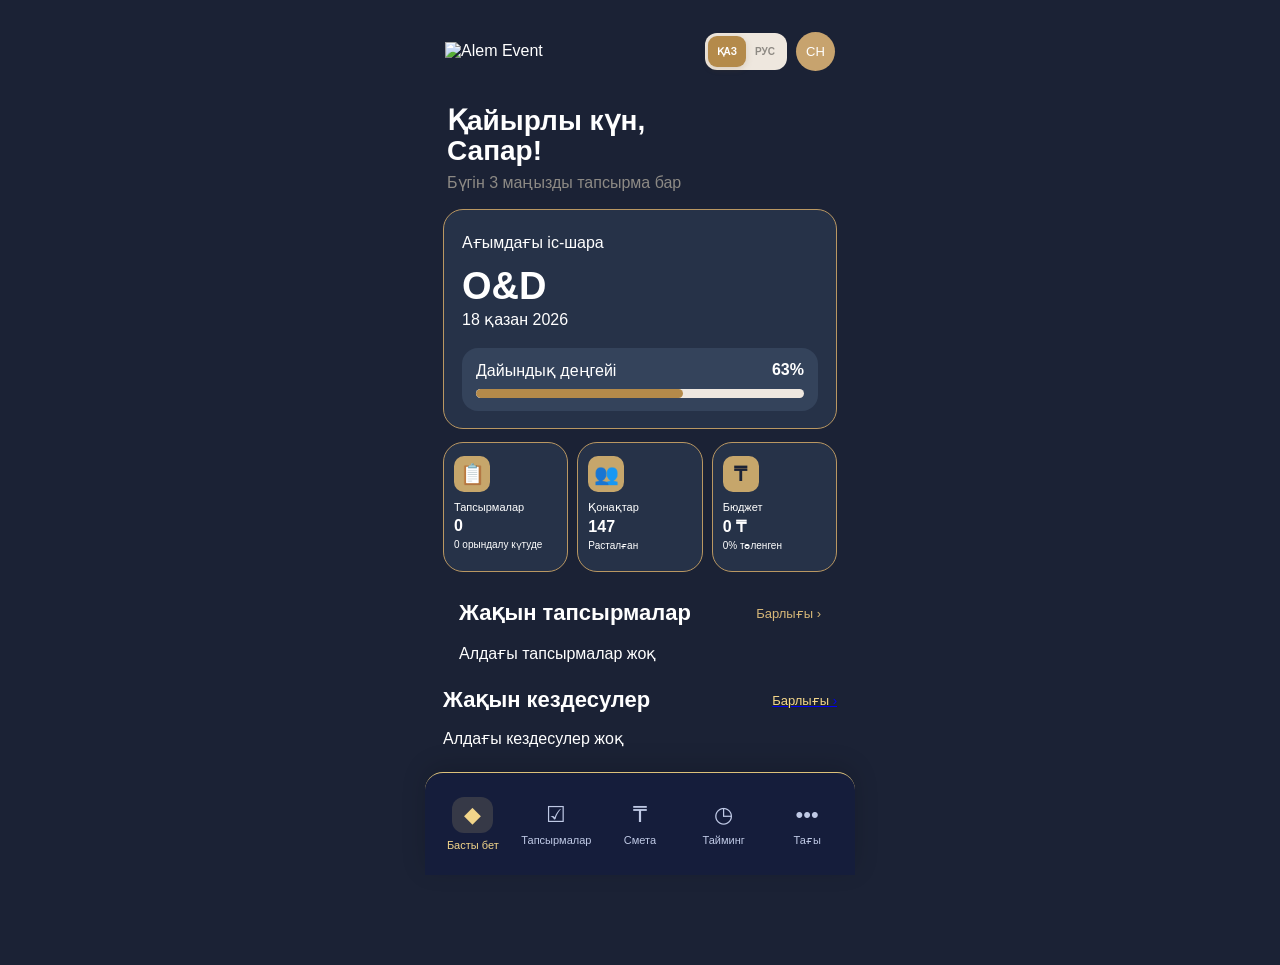
==== index.html @ 48960a22 "Add files via upload" ====
<!DOCTYPE html>
<html lang="kk">
<head>
    <meta charset="UTF-8">
    <meta name="viewport" content="width=device-width, initial-scale=1.0">
    <title>Alem Event</title>
    <link rel="stylesheet" href="style.css">
</head>

<body>

<div class="app">

    <header class="topbar">
     <div class="logo">
   <img src="images/logo.png" alt="Alem Event" class="brand-logo">
</div>
        <div class="top-actions">

            <div class="language-switch">
                <button class="language-btn" data-lang="kk">ҚАЗ</button>
                <button class="language-btn" data-lang="ru">РУС</button>
            </div>

            <div class="avatar">СН</div>
        </div>
    </header>

    <main>

        <section class="welcome">
            <h1>
                <span data-i18n="greeting">Қайырлы күн,</span><br>
                <span data-i18n="name">Сапар!</span>
            </h1>

            <p data-i18n="importantTasks">
                Бүгін 3 маңызды тапсырма бар
            </p>
        </section>

        <section class="event-card">
            <div class="event-info">
                <span data-i18n="currentEvent">
                    Ағымдағы іс-шара
                </span>

                <h2>O&D</h2>
                <p>18 қазан 2026</p>
            </div>

            <div class="progress-box">
                <div class="progress-title">
                    <span data-i18n="preparation">
                        Дайындық деңгейі
                    </span>
                    <strong>63%</strong>
                </div>

                <div class="progress">
                    <div class="progress-fill"></div>
                </div>
            </div>
        </section>

        <section class="stats">

            <div class="stat-card">
               <div class="stat-icon">📋</div>
                <span data-i18n="tasks">Тапсырмалар</span>
                <strong id="homeTaskCount">0</strong>
               <small id="homeTaskWaiting" data-i18n="waiting">
  0 орындалу күтуде
</small>
            </div>

            <div class="stat-card">
                <div class="stat-icon">👥</div>
                <span data-i18n="guests">Қонақтар</span>
                <strong>147</strong>
                <small data-i18n="confirmed">
                    Расталған
                </small>
            </div>

            <div class="stat-card">
                <div class="stat-icon">₸</div>
                <span data-i18n="budget">Бюджет</span>
                <strong id="homeBudget">0 ₸</strong>
               <small id="homePaid">0% төленген</small>
            </div>

        </section>

        <section class="tasks">

            <div class="section-title">
                <h2 data-i18n="upcomingTasks">
                    Жақын тапсырмалар
                </h2>

                <span>
                    <span data-i18n="all">Барлығы</span> ›
                </span>
            </div>

        <div class="task-list" id="homeUpcomingTasks"></div>
        </section>

        <section class="meetings">

            <div class="section-title">
                <h2 data-i18n="upcomingMeetings">
                    Жақын кездесулер
                </h2>

                <span>
                    <a href="meetings.html" class="all-link">
  <span data-i18n="all">Барлығы</span> ›
</a>
                </span>
            </div>

           <div id="homeUpcomingMeetings"></div>
        </section>

    </main>

   <nav class="bottom-nav">
  <button class="active" data-page="home">
    <span>◆</span>
    <label data-i18n="home">Басты бет</label>
  </button>

  <button type="button" onclick="window.location.href='tasks.html'">
  <span>☑</span>
  <label data-i18n="tasks">Тапсырмалар</label>
</button>

  <button data-page="estimate">
    <span>₸</span>
    <label data-i18n="estimate">Смета</label>
  </button>

  <button data-page="timing">
    <span>◷</span>
    <label data-i18n="timing">Тайминг</label>
  </button>

  <button data-page="more">
    <span>•••</span>
    <label data-i18n="more">Тағы</label>
  </button>
</nav>


</div>

<script src="script.js"></script>

</body>
</html>
---- style.css ----
* {
    box-sizing: border-box;
    margin: 0;
    padding: 0;
}

body {
    font-family: Arial, sans-serif;
    background: #eeeae4;
    color: #171717;
}

.app {
    width: 100%;
    max-width: 430px;
    min-height: 100vh;
    margin: 0 auto;
   background: #1B2235;
    padding-bottom: 90px;
}

.topbar {
    height: 92px;
    padding: 22px 20px 12px;
    display: flex;
    align-items: center;
    justify-content: space-between;
}

.logo {
    display: flex;
    align-items: center;
    gap: 8px;
}

.logo-mark {
    font-size: 38px;
    color: #b48a4a;
}

.logo-text {
    display: flex;
    flex-direction: column;
    font-size: 19px;
    line-height: 17px;
}

.top-actions {
    display: flex;
    align-items: center;
    gap: 9px;
}

.top-actions button,
.avatar {
    width: 39px;
    height: 39px;
    border-radius: 50%;
}

.top-actions button {
    border: 1px solid #eee9e2;
    background: white;
}

.avatar {
    background: #c7a36e;
    color: white;
    display: grid;
    place-items: center;
    font-size: 13px;
}

main {
    padding: 0 18px;
}

.welcome {
    padding: 14px 4px 17px;
}

.welcome h1 {
    font-size: 28px;
    line-height: 1.08;
}

.welcome p {
    color: #8d8a85;
    margin-top: 7px;
}

.event-card {
    min-height: 220px;
    border-radius: 20px;
    padding: 23px 18px 17px;
    background: #263248;
border: 1px solid #B99762;
color: #FFFFFF;
    display: flex;
    flex-direction: column;
    justify-content: space-between;
}

.event-info h2 {
    font-size: 38px;
    margin: 13px 0 2px;
    color: #FFFFFF;
}

.progress-box {
    padding: 13px 14px;
    border-radius: 16px;
    background: #34435B;
}

.progress-title {
    display: flex;
    justify-content: space-between;
    margin-bottom: 9px;
}

.progress {
    height: 9px;
    border-radius: 20px;
    background: #eee7df;
    overflow: hidden;
}

.progress-fill {
    width: 63%;
    height: 100%;
    background: #b48a4a;
    border-radius: 20px;
}

.stats {
    display: grid;
    grid-template-columns: repeat(3, 1fr);
    gap: 9px;
    margin-top: 13px;
}

.stat-card {
    min-height: 130px;
    background: white;
    border-radius: 17px;
    padding: 13px 10px;
}

.stat-icon {
    width: 31px;
    height: 31px;
    border-radius: 10px;
    background: #eee3d3;
    color: #b48a4a;
    display: grid;
    place-items: center;
    margin-bottom: 9px;
}

.stat-card span,
.stat-card strong,
.stat-card small {
    display: block;
}

.stat-card span {
    font-size: 11px;
    color: #716e69;
}

.stat-card strong {
    margin-top: 4px;
}

.stat-card small {
    margin-top: 4px;
    color: #8d8a85;
    font-size: 10px;
}
/* Тіл ауыстырғыш */

.language-switch {
    display: flex;
    align-items: center;
    padding: 3px;
    background: #eee7de;
    border-radius: 12px;
}

.language-switch .language-btn {
    width: auto;
    height: 31px;
    padding: 0 9px;
    border: none;
    border-radius: 9px;
    background: transparent;
    color: #8d8983;
    font-size: 10px;
    font-weight: 700;
    cursor: pointer;
}

.language-switch .language-btn.active {
    background: #b48a4a;
    color: white;
    box-shadow: 0 2px 7px rgba(128, 91, 40, 0.18);
}
/* Alem Event негізгі логотипі */
.logo {
    display: flex;
    align-items: center;
}

.brand-logo {
    display: block;
    width: 145px;
    height: auto;
    object-fit: contain;
}
/* ========================================
   ALEM EVENT — LOGIN
======================================== */

.login-page {
    margin: 0;
    min-height: 100vh;
    display: flex;
    justify-content: center;
    align-items: center;
    padding: 30px 15px;
    box-sizing: border-box;
    font-family: Arial, Helvetica, sans-serif;

    
background: #1C2233;

}

.login-card {
    width: 100%;
    max-width: 520px;
    min-height: 720px;
    box-sizing: border-box;

    padding: 48px 52px 32px;

    background: rgba(255, 252, 247, 0.72);
    border: 1px solid rgba(255, 255, 255, 0.9);
    border-radius: 30px;

    box-shadow:
        0 25px 70px rgba(94, 69, 38, 0.12),
        inset 0 1px 0 rgba(255, 255, 255, 0.9);

    backdrop-filter: blur(20px);
}

.login-top {
    display: flex;
    align-items: center;
    justify-content: space-between;
    gap: 25px;
}

.login-logo {
    width: 180px;
    height: 100px;
    object-fit: contain;
    object-position: left center;
}

.login-language {
    display: flex;
    padding: 4px;
    border-radius: 16px;
    background: rgba(255, 255, 255, .65);
    box-shadow: 0 4px 18px rgba(80, 60, 35, .08);
}

.login-lang {
    border: 0;
    background: transparent;
    color: #77716c;
    padding: 12px 16px;
    border-radius: 13px;
    font-size: 13px;
    font-weight: 700;
    cursor: pointer;
}

.login-lang.active {
    color: #fff;
    background: linear-gradient(135deg, #a8793e, #d0aa70);
    box-shadow: 0 5px 15px rgba(163, 117, 58, .25);
}

.login-content {
    margin-top: 65px;
}

.login-content h1 {
    margin: 0;
    color: #171717;
    font-size: 48px;
    line-height: 1.03;
    letter-spacing: -1.5px;
}

.login-subtitle {
    margin: 22px 0 40px;
    color: #9a9491;
    font-size: 17px;
    line-height: 1.5;
}

.login-form {
    display: flex;
    flex-direction: column;
    gap: 18px;
}

.login-input {
    height: 68px;
    display: flex;
    align-items: center;
    gap: 15px;
    padding: 0 20px;
    box-sizing: border-box;

    background: rgba(255, 255, 255, .55);
    border: 1px solid rgba(165, 150, 135, .35);
    border-radius: 18px;

    transition: .2s ease;
}

.login-input:focus-within {
    border-color: #b98a4b;
    box-shadow: 0 0 0 4px rgba(185, 138, 75, .10);
    background: rgba(255, 255, 255, .85);
}

.login-input > span {
    color: #9f9996;
    font-size: 23px;
}

.login-input input {
    width: 100%;
    border: 0;
    outline: 0;
    background: transparent;

    color: #292725;
    font-size: 16px;
}

.login-input input::placeholder {
    color: #aaa4a1;
}

.login-options {
    display: flex;
    justify-content: space-between;
    align-items: center;
    gap: 15px;
    margin: 5px 3px 15px;

    color: #716a63;
    font-size: 13px;
}

.login-options label {
    display: flex;
    align-items: center;
    gap: 7px;
    cursor: pointer;
}

.login-options input {
    accent-color: #ae8044;
}

.login-options a {
    color: #a2743b;
    text-decoration: underline;
}

.login-submit {
    width: 100%;
    height: 68px;
    border: 0;
    border-radius: 22px;

    color: white;
    font-size: 19px;
    font-weight: 700;

    background: linear-gradient(100deg, #9d6d32, #d0a76c);

    box-shadow: 0 14px 30px rgba(151, 104, 47, .25);
    cursor: pointer;

    transition: transform .2s ease, box-shadow .2s ease;
}

.login-submit span {
    margin-left: 12px;
    font-size: 25px;
}

.login-submit:hover {
    transform: translateY(-2px);
    box-shadow: 0 18px 35px rgba(151, 104, 47, .30);
}

.login-footer {
    margin: 75px 0 0;
    text-align: center;
    color: #96918d;
    font-size: 12px;
}

/* Телефон */
@media (max-width: 600px) {

    .login-page {
        padding: 0;
        align-items: stretch;
    }

    .login-card {
        min-height: 100vh;
        border-radius: 0;
        padding: 30px 24px;
    }

    .login-logo {
        width: 145px;
        height: 80px;
    }

    .login-content {
        margin-top: 45px;
    }

    .login-content h1 {
        font-size: 39px;
    }

    .login-options {
        align-items: flex-start;
        flex-direction: column;
    }

    .login-footer {
        margin-top: 55px;
    }
}
/* LOGIN — мәтіндер мен форманы анық көрсету */

.login-subtitle {
    color: #77716d;
    opacity: 1;
}

.login-input {
    background: rgba(255, 255, 255, 0.55);
    border: 1px solid rgba(150, 130, 110, 0.35);
    opacity: 1;
}

.login-input input {
    color: #292725;
    opacity: 1;
}

.login-input input::placeholder {
    color: #8f8985;
    opacity: 1;
}

.login-input svg,
.login-input span {
    color: #8f8985;
    opacity: 1;
}

.login-options,
.login-options label {
    color: #625d58;
    opacity: 1;
}

.login-options a {
    color: #9a7138;
    opacity: 1;
}

.login-button {
    background: linear-gradient(90deg, #a87835, #cba362);
    color: white;
    opacity: 1;
    box-shadow: 0 12px 30px rgba(164, 119, 54, 0.22);
}

.login-footer {
    color: #77716d;
    opacity: 1;
}
/* LOGIN CONTRAST FIX */

.login-page .login-input {
    background: rgba(255, 255, 255, 0.72) !important;
    border: 1px solid #d8cfc4 !important;
}

.login-page .login-input input {
    color: #292725 !important;
    opacity: 1 !important;
}

.login-page .login-input input::placeholder {
    color: #817a75 !important;
    opacity: 1 !important;
}

.login-page .login-input svg,
.login-page .login-input i,
.login-page .login-input span {
    color: #8a817b !important;
    opacity: 1 !important;
    stroke: #8a817b !important;
}

.login-page .login-options,
.login-page .login-options label {
    color: #5f5954 !important;
    opacity: 1 !important;
}

.login-page .login-options a {
    color: #9b7137 !important;
    opacity: 1 !important;
}

.login-page .login-button {
    background: linear-gradient(90deg, #a87938 0%, #caa25f 100%) !important;
    color: #ffffff !important;
    opacity: 1 !important;
}

.login-page .login-button * {
    color: #ffffff !important;
    opacity: 1 !important;
}

/* ALEM EVENT — DARK THEME */

.app {
  color: #ffffff;
}

.app h1,
.app h2,
.app h3 {
  color: #ffffff;
}

.app > p {
  color: #d6d9e3;
}

/* Карточкалардың мәтінін анық көрсету */

.app .event-card,
.app .stat-card {
  color: #292725;
}

.app .event-card h1,
.app .event-card h2,
.app .event-card h3,
.app .stat-card h1,
.app .stat-card h2,
.app .stat-card h3 {
  color: #292725;
}

/* ALEM EVENT — NAVY & GOLD */

body {
  background: #1B2235;
  color: #FFFFFF;
}

.app {
  background: linear-gradient(
    160deg,
    #192133 0%,
    #243453 100%
  );
  color: #FFFFFF;
}

.app h1,
.app h2,
.app h3 {
  color: #FFFFFF;
}

.app .topbar {
  color: #FFFFFF;
}

.app .card,
.app .stat-card {
  background: #263650;
  color: #FFFFFF;
  border: 1px solid rgba(198, 164, 108, 0.35);
  border-radius: 20px;
}

.app .card p,
.app .stat-card p {
  color: #D5DBE5;
}

/* LOGIN */
.login-page {
  background: #1B2235;
}

.login-page .login-card {
  background: #243047;
  border: 1px solid rgba(198, 164, 108, 0.35);
}

.login-page h1 {
  color: #FFFFFF;
}

.login-page .login-subtitle {
  color: #D5DBE5;
}

.login-page .login-footer {
  color: #B9C1CF;
}

.login-page .login-button,
.login-page .login-submit {
  background: linear-gradient(
    90deg,
    #A87938,
    #CBA362
  );
  color: #FFFFFF;
}

/* ALEM EVENT — DARK NAVY */

body {
  background: #1B2235;
}

.app {
  background: #1B2235 !important;
  color: #FFFFFF;
}

.app .card,
.app .stat-card {
  background: #263248 !important;
  color: #FFFFFF !important;
  border: 1px solid #B99762;
}

.app .card *,
.app .stat-card * {
  color: #FFFFFF;
}

/* O&D карточкасындағы мәтіндер */

.app .event-card,
.app .event-card .event-info,
.app .event-card .event-info h2,
.app .event-card .event-info p {
  color: #FFFFFF !important;
}

.app .event-card .progress-box {
  background: #34435B !important;
  color: #FFFFFF !important;
}

.app .event-card .progress-box * {
  color: #FFFFFF !important;
}
/* ALEM EVENT — негізгі фон */
body {
    background: #1B2235;
}

.app {
    background: #1B2235;
}
/* ALEM EVENT — алтын түсті белгішелер */

.app .stat-icon {
    width: 36px;
    height: 36px;
    display: flex;
    align-items: center;
    justify-content: center;
    background: #C6A66B;
    color: #1B2235;
    border-radius: 10px;
    font-size: 20px;
    font-weight: bold;
}
/* ALEM EVENT — Жақын тапсырмалар */

.app .tasks {
    margin-top: 28px;
    padding: 0 16px;
}

.app .section-title {
    display: flex;
    justify-content: space-between;
    align-items: center;
    gap: 12px;
    margin-bottom: 18px;
    color: #FFFFFF;
}

.app .section-title h2 {
    font-size: 22px;
    font-weight: 700;
    color: #FFFFFF;
}

.app .section-title > span {
    color: #D6B778;
    font-size: 13px;
}

.app .task-list {
    display: flex;
    flex-direction: column;
    gap: 12px;
}

.app .task {
    display: flex;
    align-items: center;
    gap: 14px;
    padding: 18px 14px;
    background: #26334D;
    border: 1px solid #C6A66B;
    border-radius: 16px;
    color: #FFFFFF;
}

.app .task > div:nth-child(2) {
    flex: 1;
    min-width: 0;
}

.app .task strong {
    display: block;
    color: #FFFFFF;
    font-size: 15px;
    line-height: 1.4;
}

.app .task p {
    margin-top: 6px;
    color: #C5CBD7;
    font-size: 13px;
}

.app .check {
    width: 24px;
    height: 24px;
    flex-shrink: 0;
    border: 2px solid #C6A66B;
    border-radius: 8px;
    color: #D6B778;
    display: flex;
    align-items: center;
    justify-content: center;
}

.app .person {
    color: #D6B778;
    font-weight: 600;
}

/* ALEM EVENT — ЖАҚЫН КЕЗДЕСУЛЕР */

.app .meetings {
  margin-top: 24px;
}

.app .meetings .section-title {
  display: flex;
  justify-content: space-between;
  align-items: center;
  margin-bottom: 16px;
  gap: 12px;
}

.app .meetings .section-title h2 {
  color: #FFFFFF;
  font-size: 22px;
  font-weight: 700;
}

.app .meetings .section-title span {
  color: #F5D78A;
}

.app .meeting-card {
  display: flex;
  align-items: center;
  gap: 16px;
  padding: 20px;
  border: 1.5px solid #E8CD8B;
  border-radius: 20px;
  background: rgba(255,255,255,0.07);
  color: #FFFFFF;
}

.app .meeting-card .calendar-icon {
  width: 48px;
  height: 48px;
  flex-shrink: 0;
  display: flex;
  align-items: center;
  justify-content: center;
  background: #E8CD8B;
  color: #1B2235;
  border-radius: 13px;
  font-size: 24px;
}

.app .meeting-card strong {
  display: block;
  color: #FFFFFF;
  font-size: 16px;
  margin-bottom: 7px;
}

.app .meeting-card p {
  color: #E8CD8B;
  font-size: 14px;
}

/* ALEM EVENT — ТӨМЕНГІ МӘЗІР */

.app .bottom-nav {
  position: sticky;
  bottom: 0;
  z-index: 100;
  width: 100%;
  max-width: 430px;
  margin: 24px auto 0;
  padding: 14px 8px;
  display: flex;
  justify-content: space-around;
  align-items: center;
  gap: 4px;
  background: #151D3B;
  border-top: 1px solid #DCC17A;
  border-radius: 18px 18px 0 0;
  box-shadow: 0 -6px 24px rgba(0,0,0,0.15);
}

.app .bottom-nav button {
  flex: 1;
  min-width: 0;
  border: none;
  background: transparent;
  color: #BFC9E5;
  padding: 10px 2px;
  display: flex;
  flex-direction: column;
  align-items: center;
  gap: 6px;
  cursor: pointer;
  font-size: 11px;
}

.app .bottom-nav button span {
  font-size: 22px;
}

.app .bottom-nav button label {
  font-size: 11px;
  cursor: pointer;
}

.app .bottom-nav button.active {
  color: #F2D58A;
}

.app .bottom-nav button.active span {
  background: rgba(242,213,138,0.15);
  border-radius: 12px;
  padding: 5px 12px;
}

/* Тапсырмалар бетінің төменгі мәзірі */
body:has(.tasks-page) .bottom-nav {
  display: flex;
  justify-content: space-around;
  align-items: center;
  gap: 8px;
  max-width: 600px;
  width: calc(100% - 32px);
  margin: 30px auto;
  padding: 18px 10px;
  background: #233eaa;
  border: 1px solid #e8c77a;
  border-radius: 24px;
}

body:has(.tasks-page) .bottom-nav button {
  flex: 1;
  min-width: 0;
  background: transparent;
  border: none;
  color: white;
  cursor: pointer;
  display: flex;
  flex-direction: column;
  align-items: center;
  gap: 7px;
  font-size: 12px;
}

body:has(.tasks-page) .bottom-nav button span {
  font-size: 24px;
}

body:has(.tasks-page) .bottom-nav button.active {
  color: #f3d48b;
}
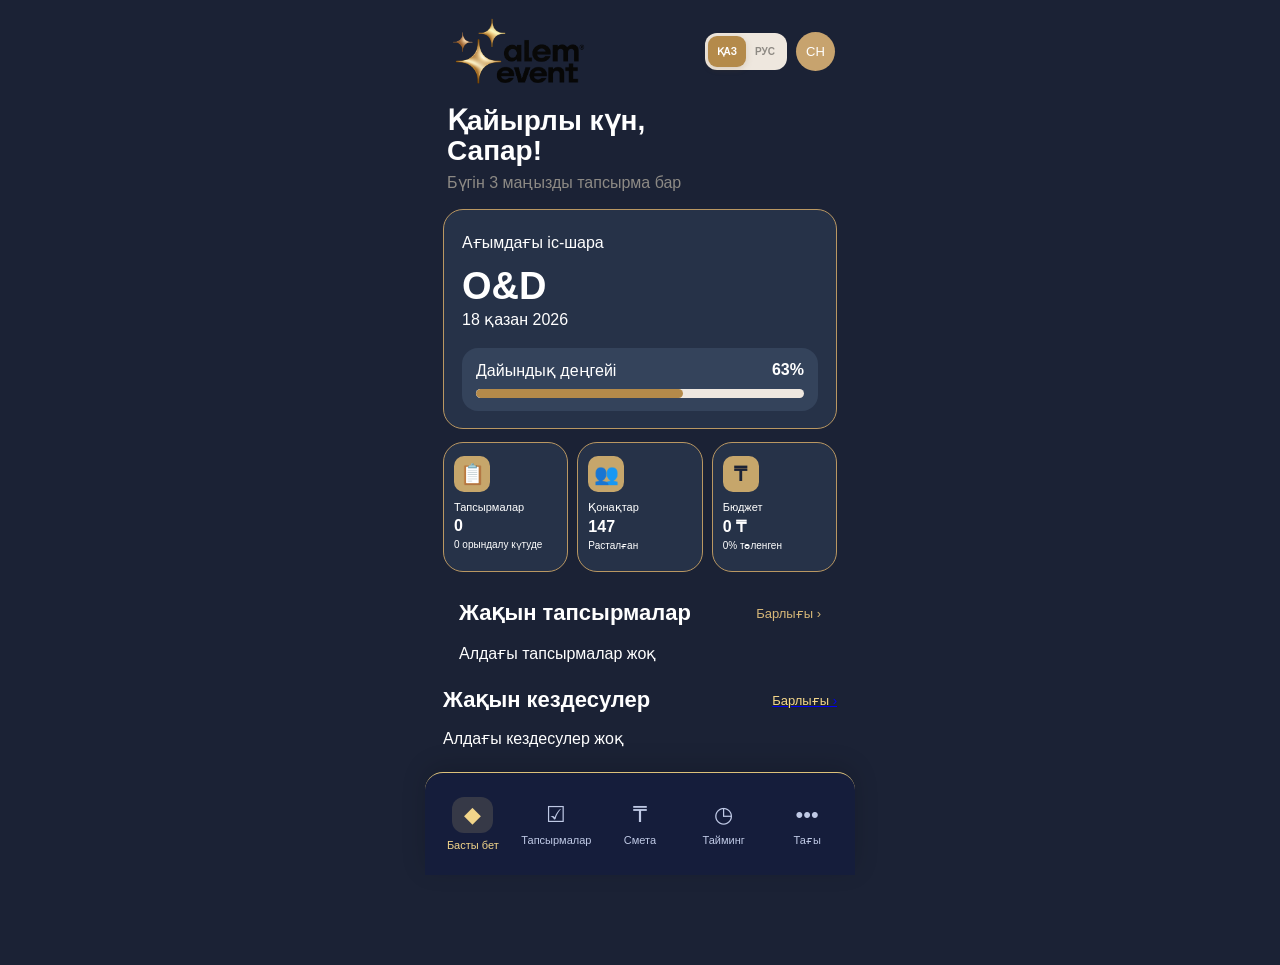
==== commit 6c0e0e11: "Add files via upload" ====
--- a/index.html
+++ b/index.html
@@ -13,7 +13,7 @@
 
     <header class="topbar">
      <div class="logo">
-   <img src="images/logo.png" alt="Alem Event" class="brand-logo">
+    <img src="logo-new.png" alt="Alem Event" class="brand-logo">
 </div>
         <div class="top-actions">
 
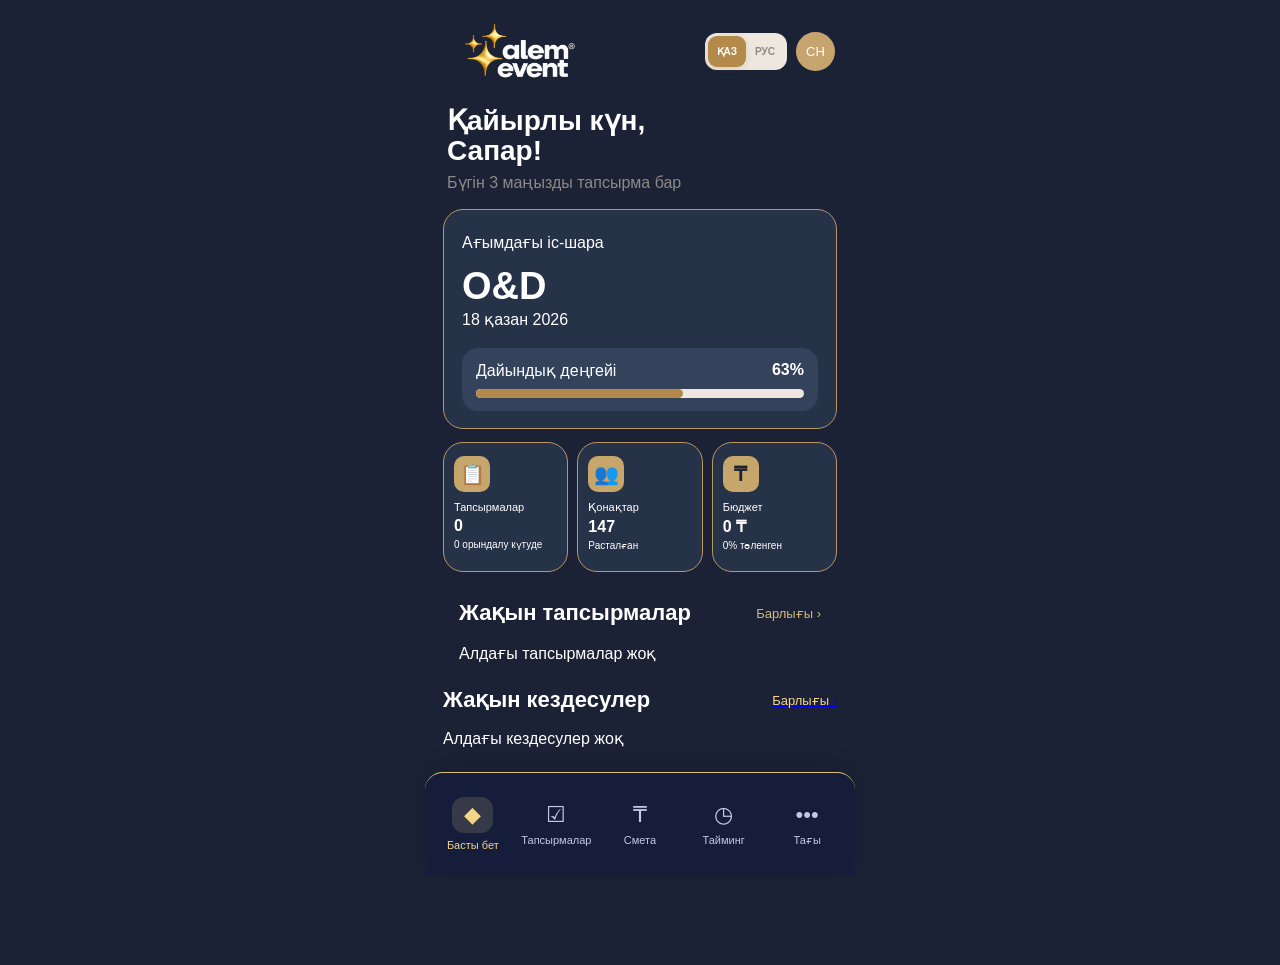
==== commit 676d3315: "Add files via upload" ====
--- a/index.html
+++ b/index.html
@@ -13,7 +13,7 @@
 
     <header class="topbar">
      <div class="logo">
-    <img src="logo-new.png" alt="Alem Event" class="brand-logo">
+    <img src="logo-white.png" alt="Alem Event" class="brand-logo">
 </div>
         <div class="top-actions">
 
